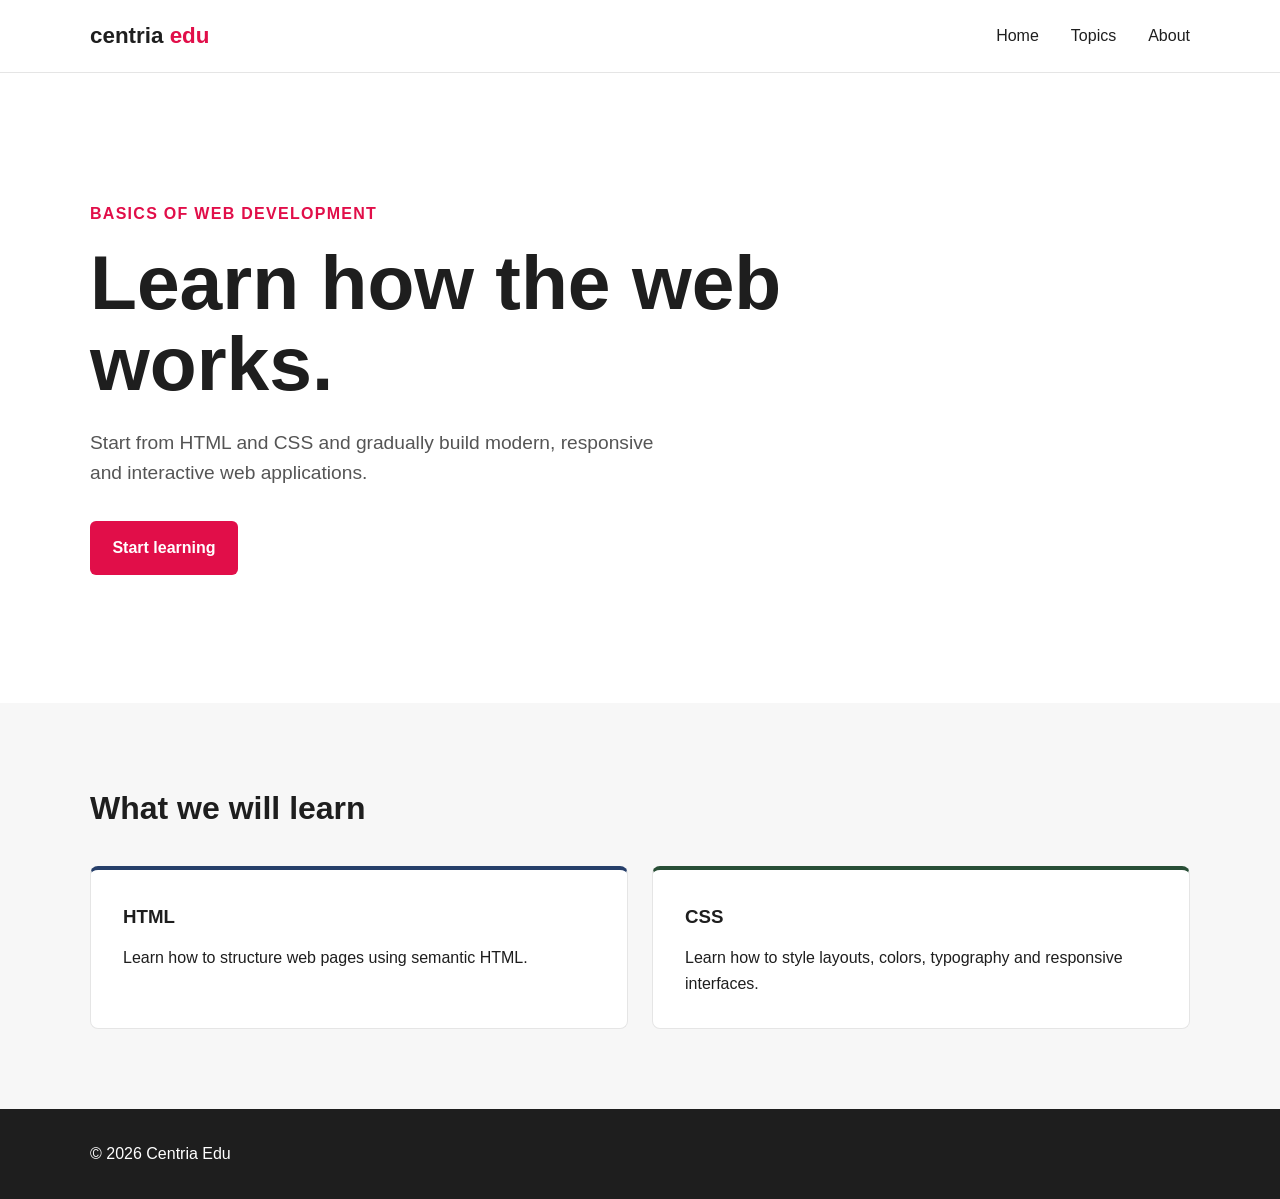
==== index.html @ 5ff2dc53 "Initial commit" ====
<!--
    Centria Edu - Basics of Web Development

    Original author: Ville Heikkiniemi
    Modified by: Topias Rintala
    Last modified: 2026-08-11

    Based on the original course template.
-->

<!DOCTYPE html>
<html lang="en">
<head>
    <meta charset="UTF-8">
    <meta name="viewport" content="width=device-width, initial-scale=1.0">
    <meta name="author" content="Ville Heikkiniemi">
    <link rel="icon" href="favicon.ico">

    <title>Centria Edu | Basics of Web Development</title>

    <style>
        :root {
            --primary: #e10e49;
            --light: #ffffff;
            --dark: #1e1e1e;
            --blue: #263f6a;
            --green: #284e36;
            --orange: #e37222;
            --rose: #c24d52;
        }

        * {
            box-sizing: border-box;
            margin: 0;
            padding: 0;
        }

        body {
            font-family: Arial, Helvetica, sans-serif;
            background-color: var(--light);
            color: var(--dark);
            line-height: 1.6;
        }

        header {
            border-bottom: 1px solid #e5e5e5;
        }

        .container {
            width: min(1100px, 90%);
            margin: 0 auto;
        }

        nav {
            min-height: 72px;
            display: flex;
            justify-content: space-between;
            align-items: center;
        }

        .logo {
            font-size: 1.4rem;
            font-weight: bold;
            color: var(--dark);
        }

        .logo span {
            color: var(--primary);
        }

        nav ul {
            display: flex;
            gap: 2rem;
            list-style: none;
        }

        nav a {
            color: var(--dark);
            text-decoration: none;
        }

        nav a:hover {
            color: var(--primary);
        }

        .hero {
            min-height: 70vh;
            display: flex;
            align-items: center;
        }

        .hero-content {
            max-width: 700px;
        }

        .label {
            display: inline-block;
            margin-bottom: 1rem;
            color: var(--primary);
            font-weight: bold;
            text-transform: uppercase;
            letter-spacing: 0.08rem;
        }

        h1 {
            margin-bottom: 1.5rem;
            font-size: clamp(2.5rem, 6vw, 5rem);
            line-height: 1.05;
        }

        .hero p {
            max-width: 600px;
            margin-bottom: 2rem;
            font-size: 1.2rem;
            color: #555;
        }

        .button {
            display: inline-block;
            padding: 0.9rem 1.4rem;
            background-color: var(--primary);
            color: var(--light);
            text-decoration: none;
            border-radius: 6px;
            font-weight: bold;
        }

        .button:hover {
            background-color: var(--rose);
        }

        .topics {
            padding: 5rem 0;
            background-color: #f7f7f7;
        }

        .topics h2 {
            margin-bottom: 2rem;
            font-size: 2rem;
        }

        .cards {
            display: grid;
            grid-template-columns: repeat(2, 1fr);
            gap: 1.5rem;
        }

        .card {
            padding: 2rem;
            background-color: var(--light);
            border: 1px solid #e5e5e5;
            border-radius: 8px;
        }

        .card h3 {
            margin-bottom: 0.8rem;
        }

        .card:nth-child(1) {
            border-top: 4px solid var(--blue);
        }

        .card:nth-child(2) {
            border-top: 4px solid var(--green);
        }

        .card:nth-child(3) {
            border-top: 4px solid var(--orange);
        }

        footer {
            padding: 2rem 0;
            background-color: var(--dark);
            color: var(--light);
        }

        @media (max-width: 700px) {
            nav ul {
                display: none;
            }

            .cards {
                grid-template-columns: 1fr;
            }

            .hero {
                min-height: 60vh;
            }
        }
    </style>
</head>

<body>

    <header>
        <div class="container">
            <nav>
                <div class="logo">
                    centria <span>edu</span>
                </div>

                <ul>
                    <li><a href="#">Home</a></li>
                    <li><a href="#topics">Topics</a></li>
                    <li><a href="#">About</a></li>
                </ul>
            </nav>
        </div>
    </header>

    <main>

        <section class="hero">
            <div class="container">
                <div class="hero-content">

                    <span class="label">Basics of Web Development</span>

                    <h1>
                        Learn how the web works.
                    </h1>

                    <p>
                        Start from HTML and CSS and gradually build modern,
                        responsive and interactive web applications.
                    </p>

                    <a href="#topics" class="button">
                        Start learning
                    </a>

                </div>
            </div>
        </section>

        <section class="topics" id="topics">
            <div class="container">

                <h2>What we will learn</h2>

                <div class="cards">

                    <article class="card">
                        <h3>HTML</h3>
                        <p>
                            Learn how to structure web pages using semantic HTML.
                        </p>
                    </article>

                    <article class="card">
                        <h3>CSS</h3>
                        <p>
                            Learn how to style layouts, colors, typography and
                            responsive interfaces.
                        </p>
                    </article>

                </div>
            </div>
        </section>

    </main>

    <footer>
        <div class="container">
            <p>&copy; 2026 Centria Edu</p>
        </div>
    </footer>

</body>
</html>
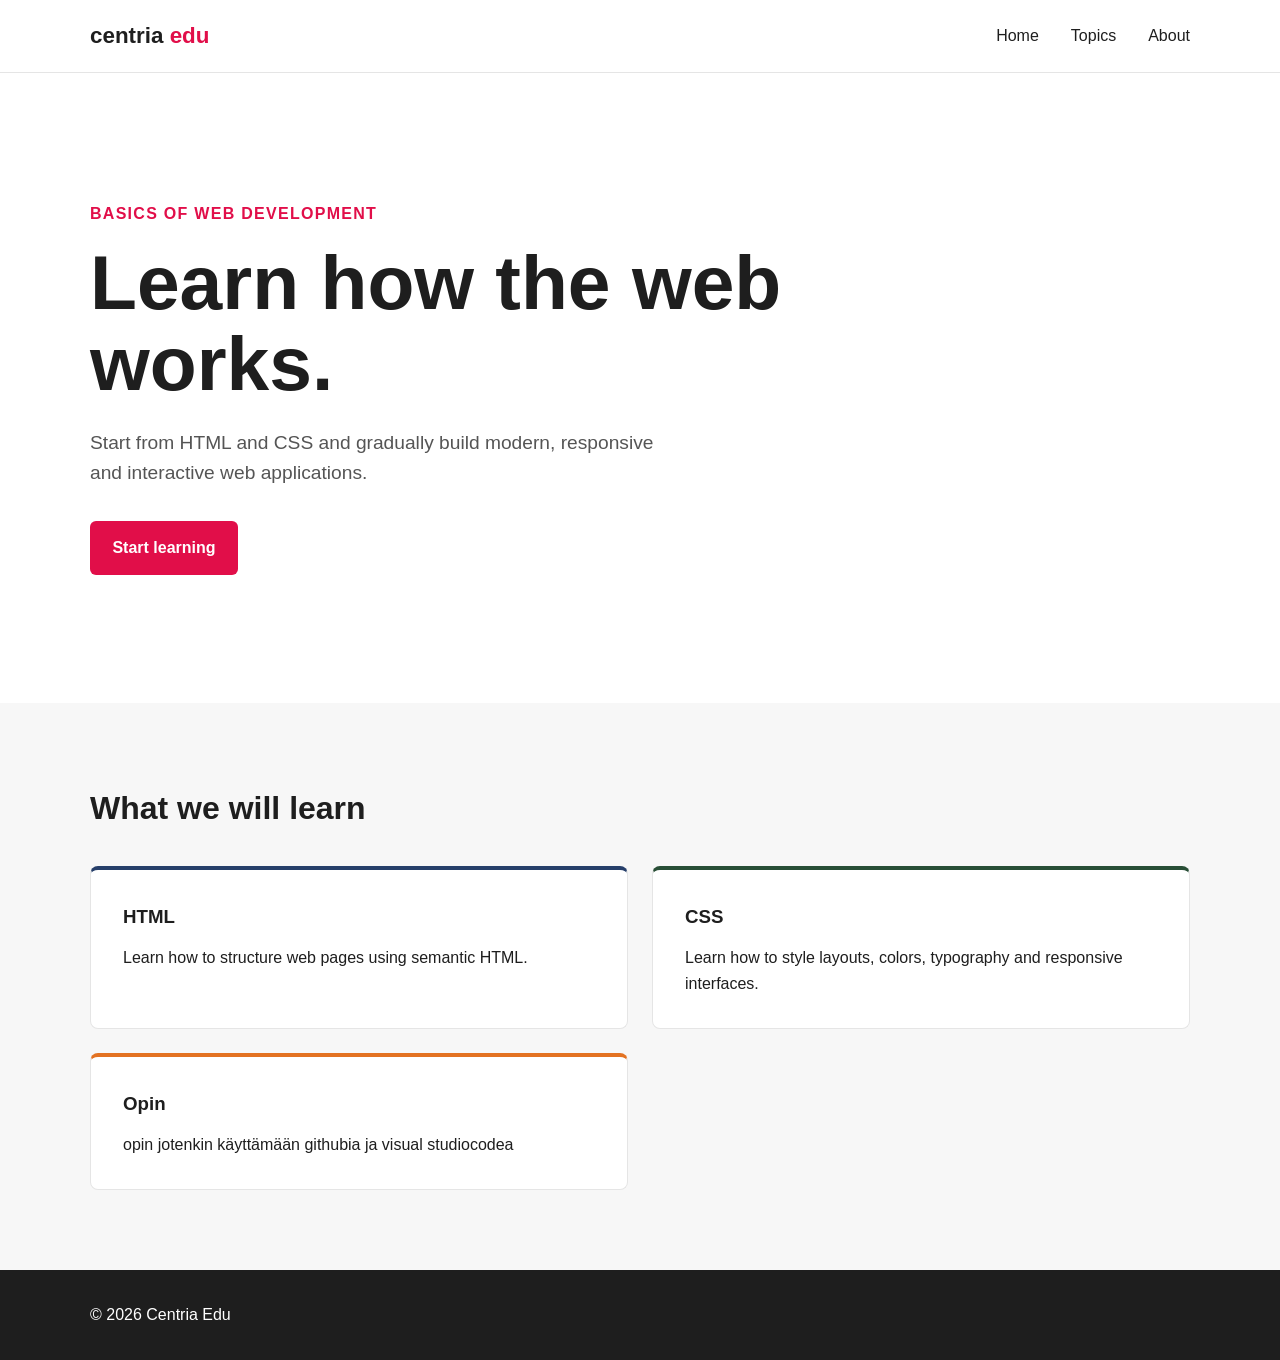
==== commit fb9d408e: "Add files via upload" ====
--- a/index.html
+++ b/index.html
@@ -1,272 +1,280 @@
-
-<!--
-    Centria Edu - Basics of Web Development
-
-    Original author: Ville Heikkiniemi
-    Modified by: Topias Rintala
-    Last modified: 2026-08-11
-
-    Based on the original course template.
--->
-
-<!DOCTYPE html>
-<html lang="en">
-<head>
-    <meta charset="UTF-8">
-    <meta name="viewport" content="width=device-width, initial-scale=1.0">
-    <meta name="author" content="Ville Heikkiniemi">
-    <link rel="icon" href="favicon.ico">
-
-    <title>Centria Edu | Basics of Web Development</title>
-
-    <style>
-        :root {
-            --primary: #e10e49;
-            --light: #ffffff;
-            --dark: #1e1e1e;
-            --blue: #263f6a;
-            --green: #284e36;
-            --orange: #e37222;
-            --rose: #c24d52;
-        }
-
-        * {
-            box-sizing: border-box;
-            margin: 0;
-            padding: 0;
-        }
-
-        body {
-            font-family: Arial, Helvetica, sans-serif;
-            background-color: var(--light);
-            color: var(--dark);
-            line-height: 1.6;
-        }
-
-        header {
-            border-bottom: 1px solid #e5e5e5;
-        }
-
-        .container {
-            width: min(1100px, 90%);
-            margin: 0 auto;
-        }
-
-        nav {
-            min-height: 72px;
-            display: flex;
-            justify-content: space-between;
-            align-items: center;
-        }
-
-        .logo {
-            font-size: 1.4rem;
-            font-weight: bold;
-            color: var(--dark);
-        }
-
-        .logo span {
-            color: var(--primary);
-        }
-
-        nav ul {
-            display: flex;
-            gap: 2rem;
-            list-style: none;
-        }
-
-        nav a {
-            color: var(--dark);
-            text-decoration: none;
-        }
-
-        nav a:hover {
-            color: var(--primary);
-        }
-
-        .hero {
-            min-height: 70vh;
-            display: flex;
-            align-items: center;
-        }
-
-        .hero-content {
-            max-width: 700px;
-        }
-
-        .label {
-            display: inline-block;
-            margin-bottom: 1rem;
-            color: var(--primary);
-            font-weight: bold;
-            text-transform: uppercase;
-            letter-spacing: 0.08rem;
-        }
-
-        h1 {
-            margin-bottom: 1.5rem;
-            font-size: clamp(2.5rem, 6vw, 5rem);
-            line-height: 1.05;
-        }
-
-        .hero p {
-            max-width: 600px;
-            margin-bottom: 2rem;
-            font-size: 1.2rem;
-            color: #555;
-        }
-
-        .button {
-            display: inline-block;
-            padding: 0.9rem 1.4rem;
-            background-color: var(--primary);
-            color: var(--light);
-            text-decoration: none;
-            border-radius: 6px;
-            font-weight: bold;
-        }
-
-        .button:hover {
-            background-color: var(--rose);
-        }
-
-        .topics {
-            padding: 5rem 0;
-            background-color: #f7f7f7;
-        }
-
-        .topics h2 {
-            margin-bottom: 2rem;
-            font-size: 2rem;
-        }
-
-        .cards {
-            display: grid;
-            grid-template-columns: repeat(2, 1fr);
-            gap: 1.5rem;
-        }
-
-        .card {
-            padding: 2rem;
-            background-color: var(--light);
-            border: 1px solid #e5e5e5;
-            border-radius: 8px;
-        }
-
-        .card h3 {
-            margin-bottom: 0.8rem;
-        }
-
-        .card:nth-child(1) {
-            border-top: 4px solid var(--blue);
-        }
-
-        .card:nth-child(2) {
-            border-top: 4px solid var(--green);
-        }
-
-        .card:nth-child(3) {
-            border-top: 4px solid var(--orange);
-        }
-
-        footer {
-            padding: 2rem 0;
-            background-color: var(--dark);
-            color: var(--light);
-        }
-
-        @media (max-width: 700px) {
-            nav ul {
-                display: none;
-            }
-
-            .cards {
-                grid-template-columns: 1fr;
-            }
-
-            .hero {
-                min-height: 60vh;
-            }
-        }
-    </style>
-</head>
-
-<body>
-
-    <header>
-        <div class="container">
-            <nav>
-                <div class="logo">
-                    centria <span>edu</span>
-                </div>
-
-                <ul>
-                    <li><a href="#">Home</a></li>
-                    <li><a href="#topics">Topics</a></li>
-                    <li><a href="#">About</a></li>
-                </ul>
-            </nav>
-        </div>
-    </header>
-
-    <main>
-
-        <section class="hero">
-            <div class="container">
-                <div class="hero-content">
-
-                    <span class="label">Basics of Web Development</span>
-
-                    <h1>
-                        Learn how the web works.
-                    </h1>
-
-                    <p>
-                        Start from HTML and CSS and gradually build modern,
-                        responsive and interactive web applications.
-                    </p>
-
-                    <a href="#topics" class="button">
-                        Start learning
-                    </a>
-
-                </div>
-            </div>
-        </section>
-
-        <section class="topics" id="topics">
-            <div class="container">
-
-                <h2>What we will learn</h2>
-
-                <div class="cards">
-
-                    <article class="card">
-                        <h3>HTML</h3>
-                        <p>
-                            Learn how to structure web pages using semantic HTML.
-                        </p>
-                    </article>
-
-                    <article class="card">
-                        <h3>CSS</h3>
-                        <p>
-                            Learn how to style layouts, colors, typography and
-                            responsive interfaces.
-                        </p>
-                    </article>
-
-                </div>
-            </div>
-        </section>
-
-    </main>
-
-    <footer>
-        <div class="container">
-            <p>&copy; 2026 Centria Edu</p>
-        </div>
-    </footer>
-
-</body>
+
+<!--
+    Centria Edu - Basics of Web Development
+
+    Original author: Ville Heikkiniemi
+    Modified by: Student Name
+    Last modified: 2026-08-11
+
+    https://Topias777.github.io/s1/s4/
+
+    Based on the original course template.
+-->
+
+<!DOCTYPE html>
+<html lang="en">
+<head>
+    <meta charset="UTF-8">
+    <meta name="viewport" content="width=device-width, initial-scale=1.0">
+    <meta name="author" content="Ville Heikkiniemi">
+    <link rel="icon" href="favicon.ico">
+    <link rel="stylesheet" href="style.css">
+    <title>Centria Edu | Basics of Web Development</title>
+
+    <style>
+        :root {
+            --primary: #e10e49;
+            --light: #ffffff;
+            --dark: #1e1e1e;
+            --blue: #263f6a;
+            --green: #284e36;
+            --orange: #e37222;
+            --rose: #c24d52;
+        }
+
+        * {
+            box-sizing: border-box;
+            margin: 0;
+            padding: 0;
+        }
+
+        body {
+            font-family: Arial, Helvetica, sans-serif;
+            background-color: var(--light);
+            color: var(--dark);
+            line-height: 1.6;
+        }
+
+        header {
+            border-bottom: 1px solid #e5e5e5;
+        }
+
+        .container {
+            width: min(1100px, 90%);
+            margin: 0 auto;
+        }
+
+        nav {
+            min-height: 72px;
+            display: flex;
+            justify-content: space-between;
+            align-items: center;
+        }
+
+        .logo {
+            font-size: 1.4rem;
+            font-weight: bold;
+            color: var(--dark);
+        }
+
+        .logo span {
+            color: var(--primary);
+        }
+
+        nav ul {
+            display: flex;
+            gap: 2rem;
+            list-style: none;
+        }
+
+        nav a {
+            color: var(--dark);
+            text-decoration: none;
+        }
+
+        nav a:hover {
+            color: var(--primary);
+        }
+
+        .hero {
+            min-height: 70vh;
+            display: flex;
+            align-items: center;
+        }
+
+        .hero-content {
+            max-width: 700px;
+        }
+
+        .label {
+            display: inline-block;
+            margin-bottom: 1rem;
+            color: var(--primary);
+            font-weight: bold;
+            text-transform: uppercase;
+            letter-spacing: 0.08rem;
+        }
+
+        h1 {
+            margin-bottom: 1.5rem;
+            font-size: clamp(2.5rem, 6vw, 5rem);
+            line-height: 1.05;
+        }
+
+        .hero p {
+            max-width: 600px;
+            margin-bottom: 2rem;
+            font-size: 1.2rem;
+            color: #555;
+        }
+
+        .button {
+            display: inline-block;
+            padding: 0.9rem 1.4rem;
+            background-color: var(--primary);
+            color: var(--light);
+            text-decoration: none;
+            border-radius: 6px;
+            font-weight: bold;
+        }
+
+        .button:hover {
+            background-color: var(--rose);
+        }
+
+        .topics {
+            padding: 5rem 0;
+            background-color: #f7f7f7;
+        }
+
+        .topics h2 {
+            margin-bottom: 2rem;
+            font-size: 2rem;
+        }
+
+        .cards {
+            display: grid;
+            grid-template-columns: repeat(2, 1fr);
+            gap: 1.5rem;
+        }
+
+        .card {
+            padding: 2rem;
+            background-color: var(--light);
+            border: 1px solid #e5e5e5;
+            border-radius: 8px;
+        }
+
+        .card h3 {
+            margin-bottom: 0.8rem;
+        }
+
+        .card:nth-child(1) {
+            border-top: 4px solid var(--blue);
+        }
+
+        .card:nth-child(2) {
+            border-top: 4px solid var(--green);
+        }
+
+        .card:nth-child(3) {
+            border-top: 4px solid var(--orange);
+        }
+
+        footer {
+            padding: 2rem 0;
+            background-color: var(--dark);
+            color: var(--light);
+        }
+
+        @media (max-width: 700px) {
+            nav ul {
+                display: none;
+            }
+
+            .cards {
+                grid-template-columns: 1fr;
+            }
+
+            .hero {
+                min-height: 60vh;
+            }
+        }
+    </style>
+</head>
+
+<body>
+
+    <header>
+        <div class="container">
+            <nav>
+                <div class="logo">
+                    centria <span>edu</span>
+                </div>
+
+                <ul>
+                    <li><a href="#">Home</a></li>
+                    <li><a href="#topics">Topics</a></li>
+                    <li><a href="#">About</a></li>
+                </ul>
+            </nav>
+        </div>
+    </header>
+
+    <main>
+
+        <section class="hero">
+            <div class="container">
+                <div class="hero-content">
+
+                    <span class="label">Basics of Web Development</span>
+
+                    <h1>
+                        Learn how the web works.
+                    </h1>
+
+                    <p>
+                        Start from HTML and CSS and gradually build modern,
+                        responsive and interactive web applications.
+                    </p>
+
+                    <a href="#topics" class="button">
+                        Start learning
+                    </a>
+
+                </div>
+            </div>
+        </section>
+
+        <section class="topics" id="topics">
+            <div class="container">
+
+                <h2>What we will learn</h2>
+
+                <div class="cards">
+
+                    <article class="card">
+                        <h3>HTML</h3>
+                        <p>
+                            Learn how to structure web pages using semantic HTML.
+                        </p>
+                    </article>
+
+                    <article class="card">
+                        <h3>CSS</h3>
+                        <p>
+                            Learn how to style layouts, colors, typography and
+                            responsive interfaces.
+                        </p>
+                    </article>
+                                        <article class="card">
+                        <h3>Opin</h3>
+                        <p>
+                            opin jotenkin käyttämään githubia ja visual studiocodea
+                        </p>
+                    </article>
+
+                </div>
+            </div>
+        </section>
+
+    </main>
+
+    <footer>
+        <div class="container">
+            <p>&copy; 2026 Centria Edu</p>
+        </div>
+    </footer>
+
+</body>
 </html>
--- a/style.css
+++ b/style.css
@@ -0,0 +1,168 @@
+:root {
+    --primary: #e10e49;
+    --light: #ffffff;
+    --dark: #1e1e1e;
+    --blue: #263f6a;
+    --green: #284e36;
+    --orange: #e37222;
+    --rose: #c24d52;
+}
+
+* {
+    box-sizing: border-box;
+    margin: 0;
+    padding: 0;
+}
+
+body {
+    font-family: Arial, Helvetica, sans-serif;
+    background-color: var(--light);
+    color: var(--dark);
+    line-height: 1.6;
+}
+
+header {
+    border-bottom: 1px solid #e5e5e5;
+}
+
+.container {
+    width: min(1100px, 90%);
+    margin: 0 auto;
+}
+
+nav {
+    min-height: 72px;
+    display: flex;
+    justify-content: space-between;
+    align-items: center;
+}
+
+.logo {
+    font-size: 1.4rem;
+    font-weight: bold;
+    color: var(--dark);
+}
+
+.logo span {
+    color: var(--primary);
+}
+
+nav ul {
+    display: flex;
+    gap: 2rem;
+    list-style: none;
+}
+
+nav a {
+    color: var(--dark);
+    text-decoration: none;
+}
+
+nav a:hover {
+    color: var(--primary);
+}
+
+.hero {
+    min-height: 70vh;
+    display: flex;
+    align-items: center;
+}
+
+.hero-content {
+    max-width: 700px;
+}
+
+.label {
+    display: inline-block;
+    margin-bottom: 1rem;
+    color: var(--primary);
+    font-weight: bold;
+    text-transform: uppercase;
+    letter-spacing: 0.08rem;
+}
+
+h1 {
+    margin-bottom: 1.5rem;
+    font-size: clamp(2.5rem, 6vw, 5rem);
+    line-height: 1.05;
+}
+
+.hero p {
+    max-width: 600px;
+    margin-bottom: 2rem;
+    font-size: 1.2rem;
+    color: #555;
+}
+
+.button {
+    display: inline-block;
+    padding: 0.9rem 1.4rem;
+    background-color: var(--primary);
+    color: var(--light);
+    text-decoration: none;
+    border-radius: 6px;
+    font-weight: bold;
+}
+
+.button:hover {
+    background-color: var(--rose);
+}
+
+.topics {
+    padding: 5rem 0;
+    background-color: #f7f7f7;
+}
+
+.topics h2 {
+    margin-bottom: 2rem;
+    font-size: 2rem;
+}
+
+.cards {
+    display: grid;
+    grid-template-columns: repeat(2, 1fr);
+    gap: 1.5rem;
+}
+
+.card {
+    padding: 2rem;
+    background-color: var(--light);
+    border: 1px solid #e5e5e5;
+    border-radius: 8px;
+}
+
+.card h3 {
+    margin-bottom: 0.8rem;
+}
+
+.card:nth-child(1) {
+    border-top: 4px solid var(--blue);
+}
+
+.card:nth-child(2) {
+    border-top: 4px solid var(--green);
+}
+
+.card:nth-child(3) {
+    border-top: 4px solid var(--orange);
+}
+
+footer {
+    padding: 2rem 0;
+    background-color: var(--dark);
+    color: var(--light);
+}
+
+@media (max-width: 700px) {
+    nav ul {
+        display: none;
+    }
+
+    .cards {
+        grid-template-columns: 1fr;
+    }
+
+    .hero {
+        min-height: 60vh;
+    }
+}
